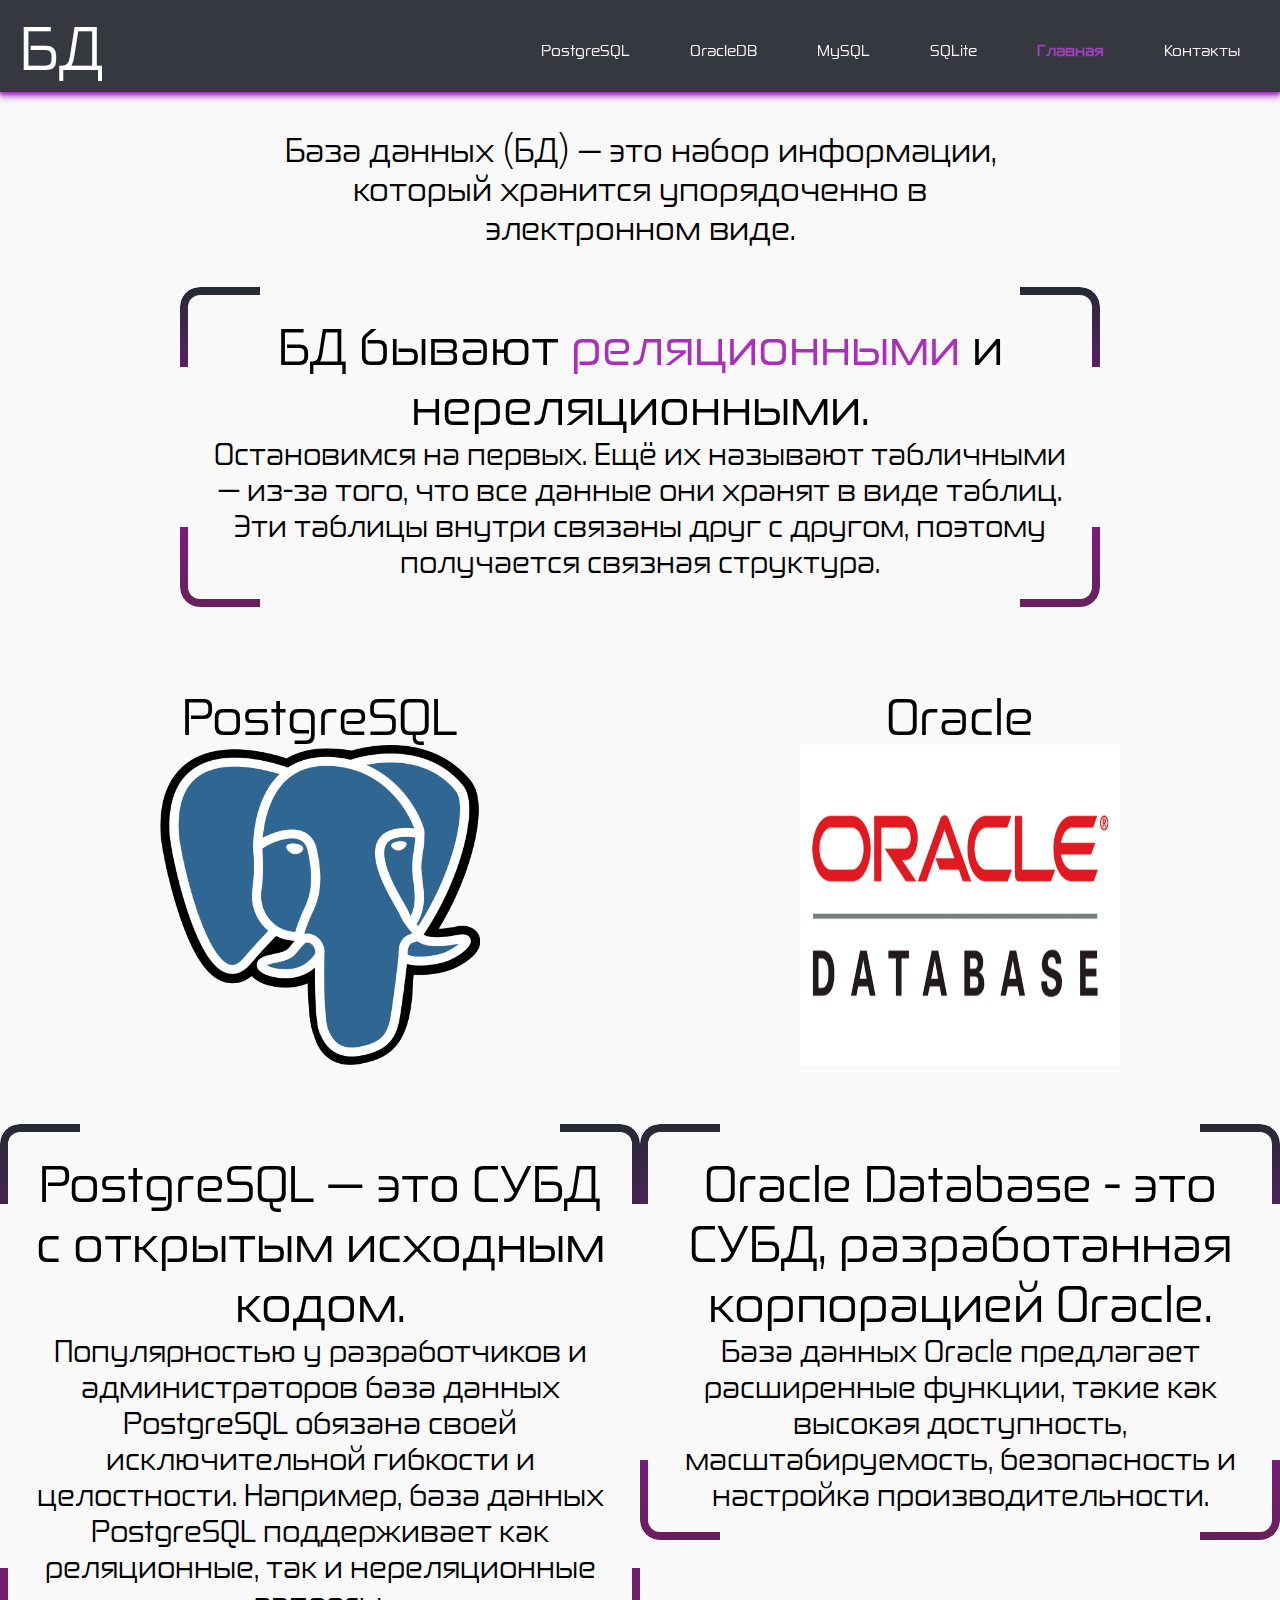
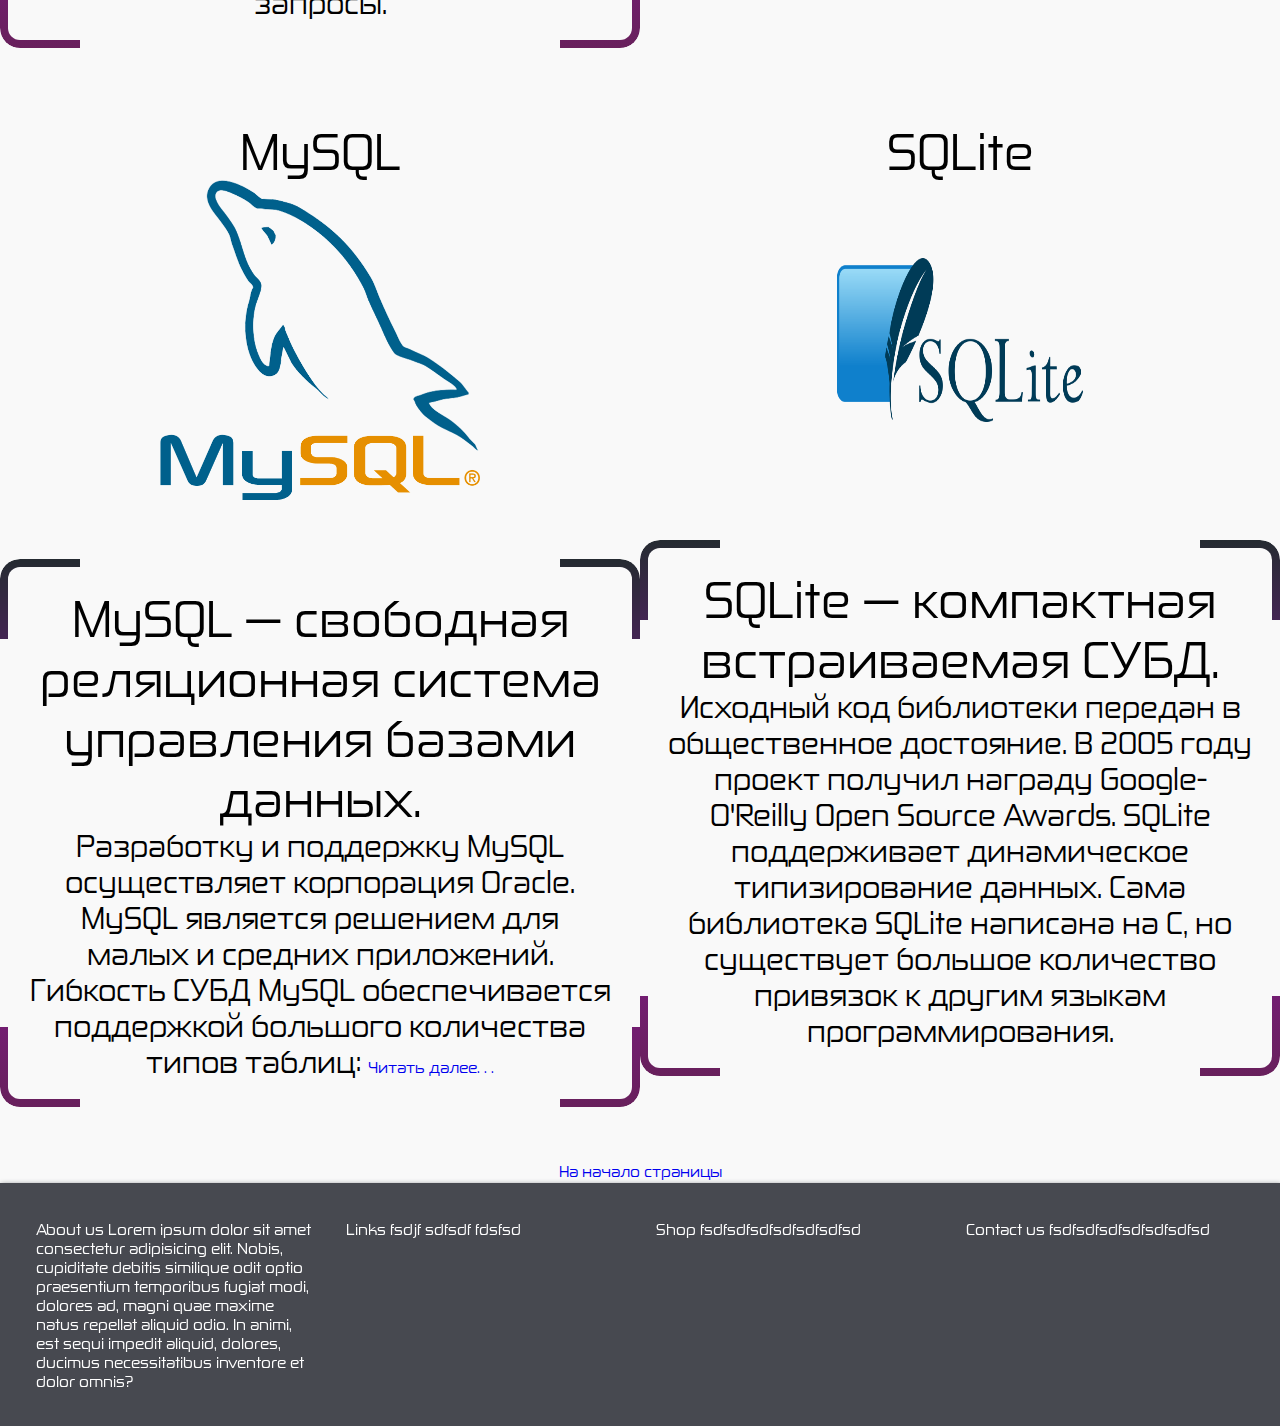
==== index.html @ d3d734dd "Initial commit" ====
<!DOCTYPE html>
<html lang="en">
<head>
    <meta charset="UTF-8">
    <meta name="viewport" content="width=device-width, initial-scale=1.0">
    <title>DB</title>

    <script src="script.js"></script>


    <link rel="stylesheet" href="style.css">
</head>
<body>
    <!-- Navigation bar -->
    <header class="header">
        <a href="#" class="logo">БД</a>
        
        <!-- Hamburger icon -->
        <input class="side-menu" type="checkbox" id="side-menu"/>
        <label class="hamb" for="side-menu"><span class="hamb-line"></span></label>
        
        <!-- Menu -->
        <nav class="nav">
            <ul class="menu">
                <li><a href="postgres.html">PostgreSQL</a></li>
                <li><a href="oracle.html">OracleDB</a></li>
                <li><a href="mysql.html">MySQL</a></li>
                <li><a href="sqlite.html">SQLite</a></li>
                <li><a href="index.html" class="active">Главная</a></li>
                <li><a href="about.html">Контакты</a></li>
            </ul>
        </nav>
    </header>
    <!-- Main content -->
    <main>

        <div class="centerdiv">


    
            <div class="container" id="tostart">
                    База данных (БД) — это набор информации, 
                    который хранится упорядоченно 
                    в электронном виде.
                
            </div>


            <div class="textborder">
                <p>БД бывают <span style="color: #aa2ebb;">реляционными</span> и нереляционными.
                    
                <p class="smallp">Остановимся на первых. 
                    Ещё их называют табличными — из-за того, 
                    что все данные они хранят в виде таблиц. 
                    Эти таблицы внутри связаны друг с другом, 
                    поэтому получается связная структура.
                </p>    
                
                </p>
            </div>
        
            <br><br>
            

            <div class="wrapper">


            <div>
            <p>PostgreSQL</p>
        
            <a href="postgres.html"><img class="dbimg" src="postgres.jpg" alt="PostgreSQL" width="450px" height="450px" style="display: block; margin: 0 auto;"></a>
            <br>
        
            <div class="textborder">
                <p>PostgreSQL — это СУБД c открытым исходным кодом.
                    <p class="smallp">Популярностью у разработчиков и администраторов база данных PostgreSQL обязана своей исключительной 
                    гибкости и целостности. Например, база данных PostgreSQL поддерживает
                    как реляционные, так и нереляционные запросы.
                    </p>
                    <!-- Сильными сторонами PostgreSQL считаются:
                    <ul type="i">
                        <li>высокопроизводительные и надёжные механизмы транзакций и репликации;</li>
                        <li>расширяемая система встроенных языков программирования</li>
                        <li>наследование;</li>
                        <li>возможность индексирования геометрических (в частности, географических) объектов</li>
                        <li>встроенная поддержка слабоструктурированных данных в формате JSON с возможностью их индексации;</li>
                        <li>расширяемость (возможность создавать новые типы данных, типы индексов, языки программирования, модули расширения, подключать любые внешние источники данных).</li>
                    </ul> -->
                    
                </p>
            </div>
        
        </div>

        <div>
            <p>Oracle</p>
        
            <a href="oracle.html"><img class="dbimg" src="oracle.png" alt="OracleDB" width="450px" height="450px" style="display: block; margin: 0 auto;"></a>
            <br>
            
            <div class="textborder">
                <p>Oracle Database - это СУБД, 
                    разработанная корпорацией Oracle. 
                    
                    <p class="smallp">База данных Oracle предлагает расширенные функции, 
                        такие как высокая доступность, масштабируемость, безопасность 
                        и настройка производительности.
                    </p>
                    
                </p>
            </div>

        </div>


        <div>
            
            <p>MySQL</p>
        
            <a href="mysql.html"><img class="dbimg" src="mysql2.png" alt="MySQL" width="450px" height="450px" style="display: block; margin: 0 auto;"></a>
            <br>
        
            <div class="textborder">
                <p>MySQL — свободная реляционная система управления базами данных. 
                    
                    <p class="smallp">Разработку и поддержку MySQL осуществляет корпорация Oracle.
                        MySQL является решением для малых и средних приложений.
                        Гибкость СУБД MySQL обеспечивается поддержкой большого количества типов таблиц: <a href="mysql.html">Читать далее. . .</a> 
                        <!-- пользователи могут выбрать как таблицы типа MyISAM, поддерживающие полнотекстовый поиск, 
                        так и таблицы InnoDB, поддерживающие транзакции на уровне отдельных записей.  -->
                    </p>
                    
                </p>
            </div>
        
        </div>

        <div>
            <p>SQLite</p>
        
            <a href="sqlite.html"><img class="dbimg" src="sqlite.png" alt="SQLite" width="450px" height="450px" style="display: block; margin: 0 auto;"></a>
        
            <div class="textborder">
                <p>SQLite — компактная встраиваемая СУБД.
                    <p class="smallp">Исходный код библиотеки передан в общественное достояние. 
                        В 2005 году проект получил награду Google-O'Reilly Open Source Awards.
                        SQLite поддерживает динамическое типизирование данных.
                        Сама библиотека SQLite написана на C, 
                        но существует большое количество привязок к другим языкам программирования.
                    </p>
                </p>
            </div>
        </div>

        </div>
            
        
            
        </div>
    </main>
    <p class="smallp">
        <a href="#tostart">На начало страницы</a>
    </p>
    <footer class="footer">
       
        
        <div class="foot">


            <div class="first">
                About us
                Lorem ipsum dolor sit amet consectetur adipisicing elit. Nobis, cupiditate debitis similique odit optio praesentium temporibus fugiat modi, dolores ad, magni quae maxime natus repellat aliquid odio. In animi, est sequi impedit aliquid, dolores, ducimus necessitatibus inventore et dolor omnis?
            </div>

            <div class="second">
                Links
                fsdjf sdfsdf
                fdsfsd
            </div>

            <div class="third">
                Shop
                fsdfsdfsdfsdfsdfsdfsd
            
            </div>

            <div class="forth">
                Contact us
                fsdfsdfsdfsdfsdfsdfsd
            
            </div>

        </div>

        
    </footer>

</body>
</html>
---- style.css ----
/* TODO: меню у мобил. в горизонте */


@font-face {
    font-family: zekton;
    src: url("zekton.ttf");
}


:root {
    --white: #f9f9f9;
    --black: #36383F;
    --gray: #85888C;
}


body {
    width: 100%;
    height: 100%;
    background: #fff;
    /* background: rgb(238,174,202);
    background: radial-gradient(circle, rgba(238,174,202,1) 0%, rgba(148,187,233,1) 100%); */
    background-color: var(--white);
    font-family: "zekton";
}

.wrapper {
    display: grid;
    grid-template-columns: 50% 50%;
    /* column-gap: 0.1em; */
    row-gap: 2em;
}

#like_button {
    border: none;
    background-color: gray;
    color: white;
    font-size: 20px;
    font-family: zekton, serif;
    border-radius: 5px;
    padding: 0.3em;
}



.footer {
    background-color: #474950;
    box-shadow: 1px 1px 5px 0px var(--gray);
    position: sticky;
    width: 100%;
    z-index: 10000;
    padding: 20px;
    color: #fff;
    width: 100%;

}

.foot {
    display: grid;
    grid-template-columns: repeat(4, 1fr);
    row-gap: 1em;

}

.foot > div {
    padding: 1em;
}

@media (max-width: 1000px) {
    .foot {
        grid-template-columns: repeat(2, 1fr);
    }
}

@media (max-width: 768px) {
    .foot {
        grid-template-columns: 100%;
    }
}


p, a {
    font-size: 1rem;
}

.image {
    position: relative;
}


.image img {
    max-width: 100%;
    display: block;
}

.imgcontent {
    position: absolute;
    top: 0;
    left: 0;
    width: 100%;
    height: 100%;
    display: flex;
    justify-content: center;
    align-items: center;
    background: rgba(15, 15, 15, 0.7);
    color: #fff;
    font-size: 24px;
    opacity: 0;
    transition: opacity 0.2s;
}


* {
    padding: 0px;
    margin: 0px;
    scroll-behavior: smooth;
    padding: 0;
    box-sizing: border-box;
}


a {
    text-decoration: none;
}

ul {
    list-style: none;
}

.header {
    background-color: var(--black);
    box-shadow: 1px 1px 5px 0px var(--gray);
    position: sticky;
    top: 0;
    width: 100%;
    z-index: 10000;
    padding: 10px;
    box-shadow: 0px 1px 2px rgba(157, 24, 197, 0.5),
    0px 2px 3px rgba(157, 24, 197, 0.5),
    0px 3px 5px rgba(157, 24, 197, 0.5),
    0px 5px 7px rgba(157, 24, 197, 0.5);
}

.logo {
    display: inline-block;
    color: white;
    font-size: 60px;
    margin-left: 10px;
}


.nav {
    width: 100%;
    height: 100%;
    position: fixed;
    background-color: var(--black);
    overflow: hidden;
    left: 0;
    flex-flow: row nowrap;

}

.menu a {
    display: block;
    padding: 30px;
    color: var(--white);
}

.menu a:hover {
    background-color: var(--gray);
}

.menu a.active {
    /* background-color: var(--gray); Цвет фона для активной ссылки */
    color: rgba(166, 65, 197, 0.938); /* Цвет текста для активной ссылки */
    font-weight: bold; /* Установите жирный шрифт для активной ссылки */
}

.nav {
    max-height: 0; /* ограничивает высоту до нуля, чтобы скрыть меню */
    transition: max-height .4s ease-out; /* анимация открытия меню */
}

.hamb { /* устанавливает положение кнопки, добавляет отступы и курсор-указатель */
    cursor: pointer;
    float: right;
    padding: 40px 20px;
}

.hamb-line { /* стилизует белые полосы */
    background: white;
    display: block;
    height: 2.5px;
    position: relative;
    width: 24px;

}

.hamb-line::before,
.hamb-line::after {
    background: white;
    content: '';
    display: block;
    height: 100%;
    position: absolute;
    transition: all .2s ease-out; /* анимацию с плавным переходом всем свойствам при изменении */
    width: 100%;
}

.hamb-line::before { /* расставляет полосы */
    top: 5px;
}

.hamb-line::after {
    top: -5px;
}

.side-menu { /* скрывает чекбокс, который используется для управления видимостью меню.*/
    display: none;
}


.side-menu:checked ~ nav {
    max-height: 100%;
}

.side-menu:checked ~ .hamb .hamb-line {
    background: transparent; /* прозрачный */
}

.side-menu:checked ~ .hamb .hamb-line::before { /* при активации меню вращают верхнюю и нижнюю полосы для создания крестика */
    transform: rotate(-45deg);
    top: 0;
}

.side-menu:checked ~ .hamb .hamb-line::after {
    transform: rotate(45deg);
    top: 0;
}


@media screen and (min-width: 1136px) {
    /* 768px */
    .image-gallery {
        flex-direction: row;
    }

    .nav {
        max-height: none;
        top: 0;
        position: relative;
        float: right;
        width: fit-content; /* yстанавливает ширину элемента, чтобы она соответствовала его содержимому */
    }

    .menu li {
        float: left; /* выравнивание элементов меню */
    }

    .menu a:hover {
        background-color: transparent;
        color: var(--gray);

    }

    .hamb {
        display: none;
    }

    .container {
        max-width: 100%; /* Ограничиваем ширину контейнера на мобильных устройствах */
        margin-left: 10px; /* Добавляем отступ слева, чтобы не заходить на иконку бургера */
        margin-right: 10px; /* Добавляем отступ справа, чтобы не заходить за границы экрана */
        overflow-wrap: break-word;
    }

    .wrapper {
        /* grid-template-columns: 100%; */
    }
}

@media (max-width: 998px) {
    .wrapper {
        grid-template-columns: 100%;
    }

}

.container {
    text-align: center;
    font-family: zekton;
    margin-left: 20%;
    margin-right: 20%;
    margin-top: 3%;
    font-size: 2em;

}

.container pre {
    display: inline-block;
    text-align: center;
    font-size: 50px;
}

.dbimg {
    width: 20em;
    height: 20em;
    text-align: center;
}

p {
    font-size: 50px;
    text-align: center;
}

.smallp {
    font-size: 30px;
}

.centerdiv {
    text-align: center;
}


.textborder {
    overflow-wrap: break-word;
    --b: .2em; /* border width */
    --c: 2em; /* corner size */
    --r: .5em; /* corner rounding */
    position: relative;
    margin: 1em auto;
    border: solid var(--b) transparent;
    padding: 0.5em;
    max-width: 23em;
    font: 2.5em zekton;

    &::before {
        position: absolute;
        z-index: -1;
        inset: calc(-1 * var(--b));
        border: inherit;
        border-radius: var(--r);
        background: linear-gradient(#252b31, rgb(140, 23, 163), #68205c) border-box;
        --corner: conic-gradient(from -90deg at var(--c) var(--c), red 25%, #0000 0) 0 0/ calc(100% - var(--c)) calc(100% - var(--c)) border-box;
        --inner: conic-gradient(red 0 0) padding-box;
        -webkit-mask: var(--corner), var(--inner);
        -webkit-mask-composite: source-out;
        mask: var(--corner) subtract, var(--inner);
        content: ''
    }
}
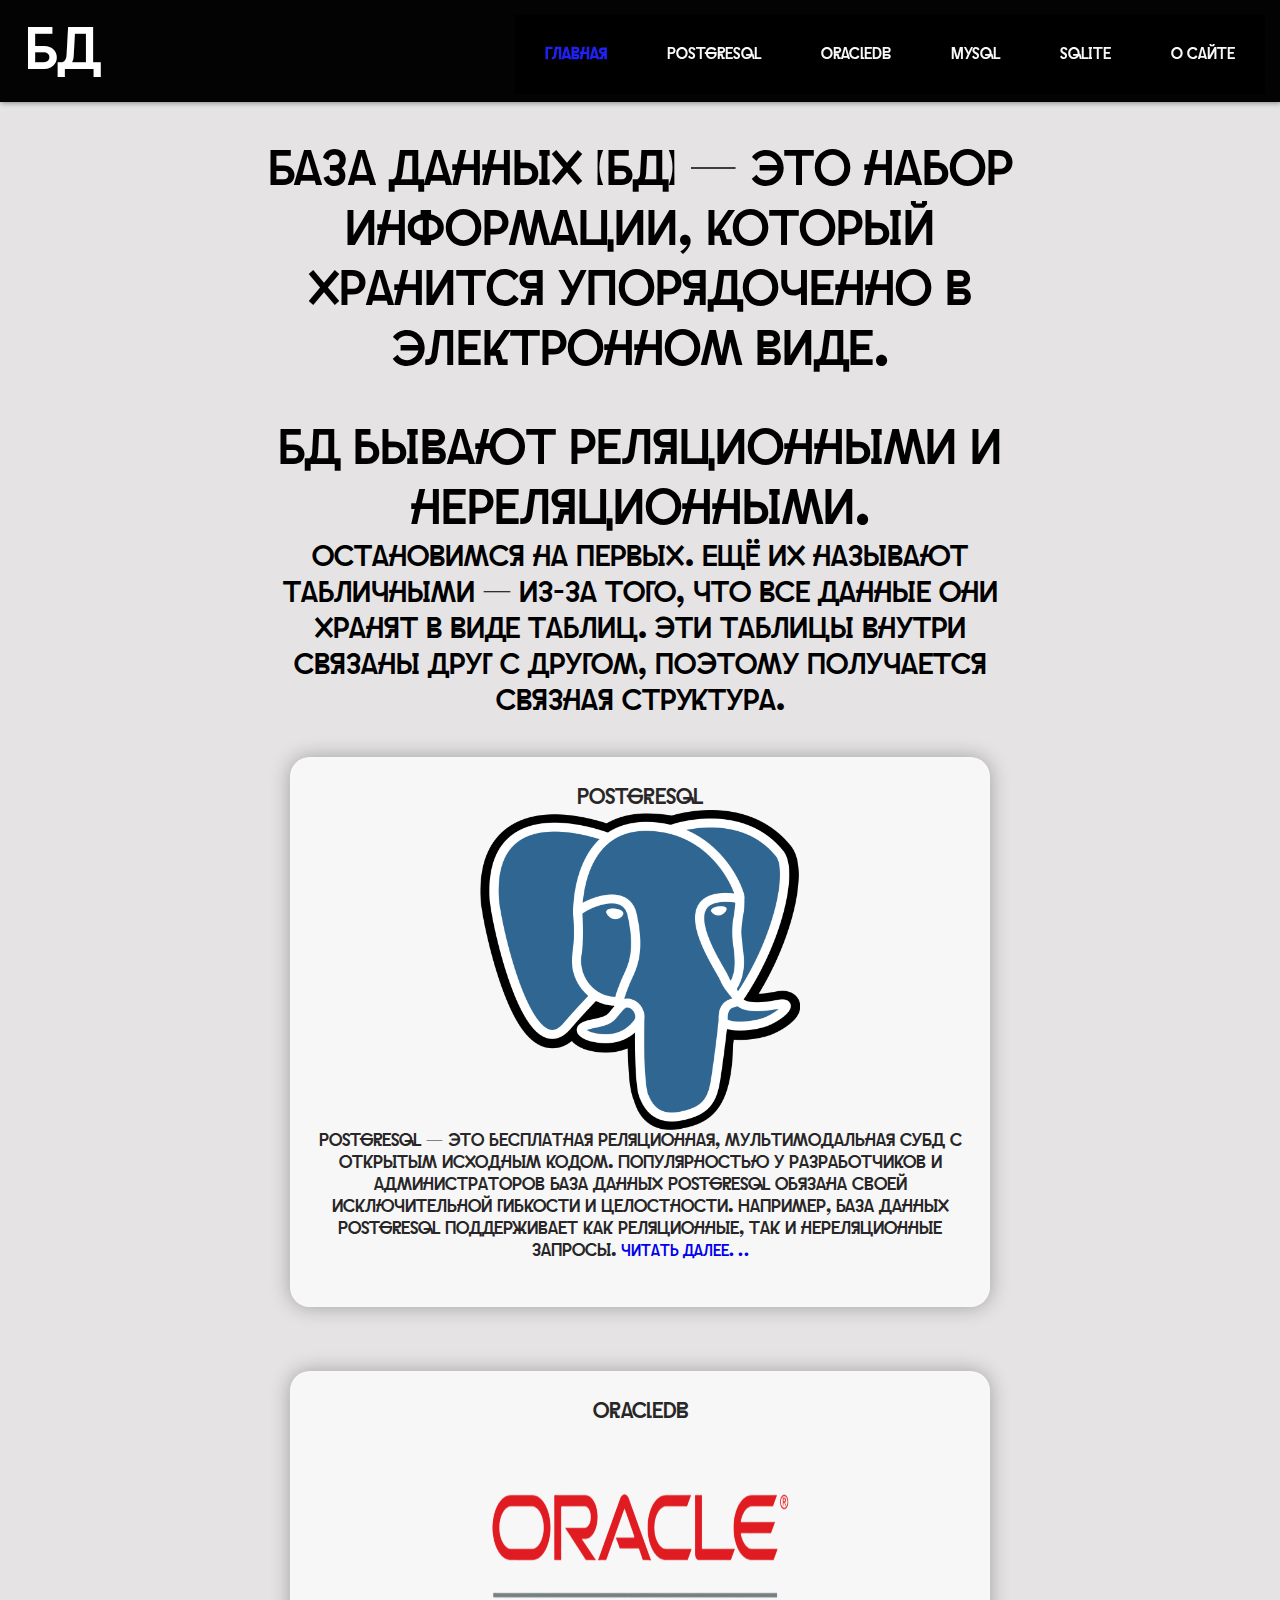
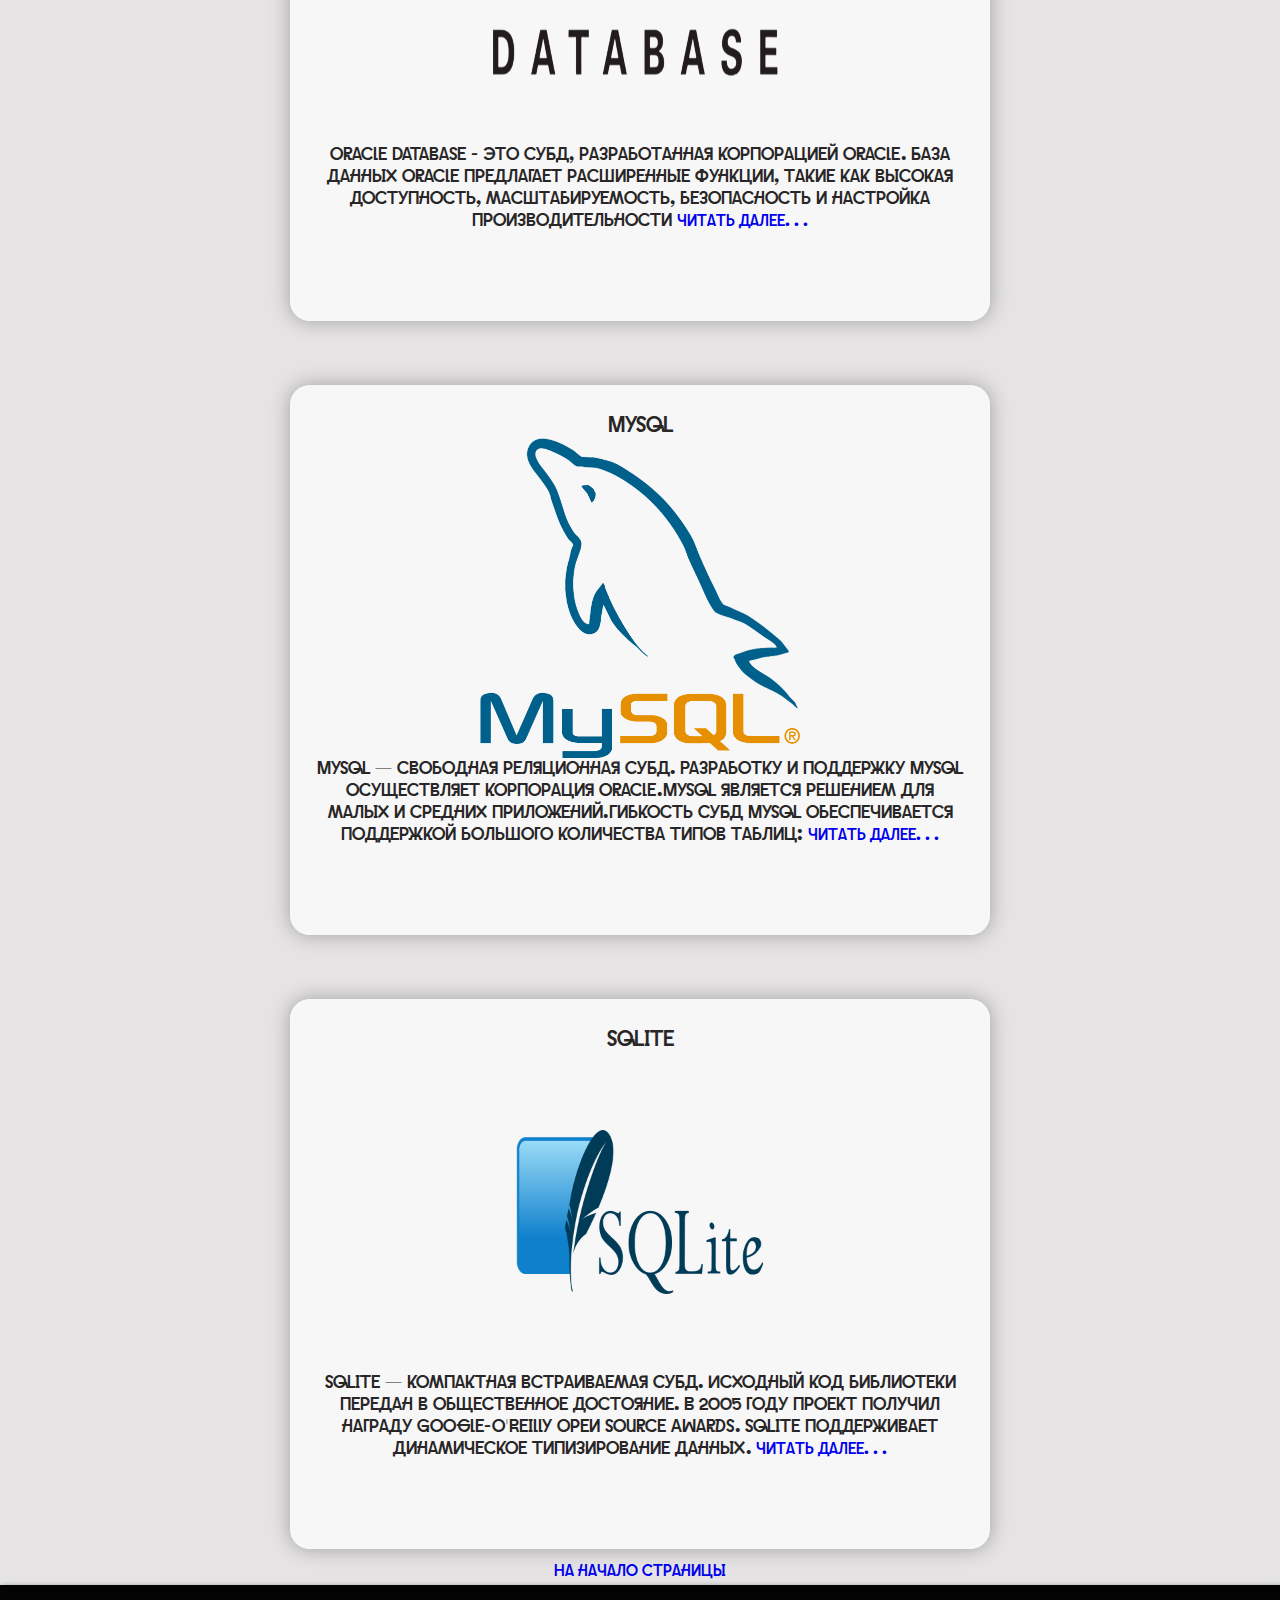
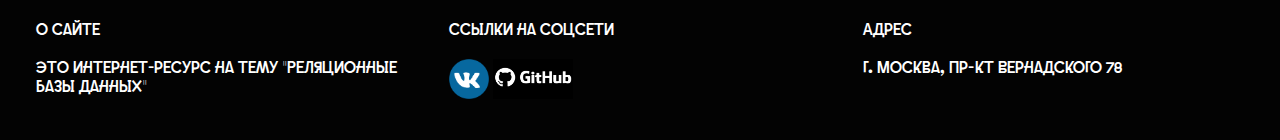
==== commit 45f6b64c: "trying to fix css connection problem" ====
--- a/index.html
+++ b/index.html
@@ -8,192 +8,254 @@
     <script src="script.js"></script>
 
 
-    <link rel="stylesheet" href="style.css">
+    <link rel="stylesheet" href="style.css" type="text/css">
 </head>
 <body>
-    <!-- Navigation bar -->
-    <header class="header">
-        <a href="#" class="logo">БД</a>
-        
-        <!-- Hamburger icon -->
-        <input class="side-menu" type="checkbox" id="side-menu"/>
-        <label class="hamb" for="side-menu"><span class="hamb-line"></span></label>
-        
-        <!-- Menu -->
-        <nav class="nav">
-            <ul class="menu">
-                <li><a href="postgres.html">PostgreSQL</a></li>
-                <li><a href="oracle.html">OracleDB</a></li>
-                <li><a href="mysql.html">MySQL</a></li>
-                <li><a href="sqlite.html">SQLite</a></li>
-                <li><a href="index.html" class="active">Главная</a></li>
-                <li><a href="about.html">Контакты</a></li>
-            </ul>
-        </nav>
-    </header>
-    <!-- Main content -->
-    <main>
-
-        <div class="centerdiv">
-
-
-    
-            <div class="container" id="tostart">
-                    База данных (БД) — это набор информации, 
-                    который хранится упорядоченно 
-                    в электронном виде.
-                
-            </div>
-
-
-            <div class="textborder">
-                <p>БД бывают <span style="color: #aa2ebb;">реляционными</span> и нереляционными.
-                    
-                <p class="smallp">Остановимся на первых. 
-                    Ещё их называют табличными — из-за того, 
-                    что все данные они хранят в виде таблиц. 
-                    Эти таблицы внутри связаны друг с другом, 
-                    поэтому получается связная структура.
-                </p>    
-                
-                </p>
-            </div>
-        
-            <br><br>
-            
-
-            <div class="wrapper">
-
-
-            <div>
-            <p>PostgreSQL</p>
-        
-            <a href="postgres.html"><img class="dbimg" src="postgres.jpg" alt="PostgreSQL" width="450px" height="450px" style="display: block; margin: 0 auto;"></a>
-            <br>
-        
-            <div class="textborder">
-                <p>PostgreSQL — это СУБД c открытым исходным кодом.
-                    <p class="smallp">Популярностью у разработчиков и администраторов база данных PostgreSQL обязана своей исключительной 
-                    гибкости и целостности. Например, база данных PostgreSQL поддерживает
-                    как реляционные, так и нереляционные запросы.
-                    </p>
-                    <!-- Сильными сторонами PostgreSQL считаются:
-                    <ul type="i">
-                        <li>высокопроизводительные и надёжные механизмы транзакций и репликации;</li>
-                        <li>расширяемая система встроенных языков программирования</li>
-                        <li>наследование;</li>
-                        <li>возможность индексирования геометрических (в частности, географических) объектов</li>
-                        <li>встроенная поддержка слабоструктурированных данных в формате JSON с возможностью их индексации;</li>
-                        <li>расширяемость (возможность создавать новые типы данных, типы индексов, языки программирования, модули расширения, подключать любые внешние источники данных).</li>
-                    </ul> -->
-                    
-                </p>
-            </div>
-        
-        </div>
-
-        <div>
-            <p>Oracle</p>
-        
-            <a href="oracle.html"><img class="dbimg" src="oracle.png" alt="OracleDB" width="450px" height="450px" style="display: block; margin: 0 auto;"></a>
-            <br>
-            
-            <div class="textborder">
-                <p>Oracle Database - это СУБД, 
-                    разработанная корпорацией Oracle. 
-                    
-                    <p class="smallp">База данных Oracle предлагает расширенные функции, 
-                        такие как высокая доступность, масштабируемость, безопасность 
-                        и настройка производительности.
-                    </p>
-                    
-                </p>
-            </div>
-
-        </div>
-
-
-        <div>
-            
-            <p>MySQL</p>
-        
-            <a href="mysql.html"><img class="dbimg" src="mysql2.png" alt="MySQL" width="450px" height="450px" style="display: block; margin: 0 auto;"></a>
-            <br>
-        
-            <div class="textborder">
-                <p>MySQL — свободная реляционная система управления базами данных. 
-                    
-                    <p class="smallp">Разработку и поддержку MySQL осуществляет корпорация Oracle.
-                        MySQL является решением для малых и средних приложений.
-                        Гибкость СУБД MySQL обеспечивается поддержкой большого количества типов таблиц: <a href="mysql.html">Читать далее. . .</a> 
-                        <!-- пользователи могут выбрать как таблицы типа MyISAM, поддерживающие полнотекстовый поиск, 
-                        так и таблицы InnoDB, поддерживающие транзакции на уровне отдельных записей.  -->
-                    </p>
-                    
-                </p>
-            </div>
-        
-        </div>
-
-        <div>
-            <p>SQLite</p>
-        
-            <a href="sqlite.html"><img class="dbimg" src="sqlite.png" alt="SQLite" width="450px" height="450px" style="display: block; margin: 0 auto;"></a>
-        
-            <div class="textborder">
-                <p>SQLite — компактная встраиваемая СУБД.
-                    <p class="smallp">Исходный код библиотеки передан в общественное достояние. 
+<!-- Navigation bar -->
+<header class="header">
+    <a href="index.html" class="logo">БД</a>
+
+    <!-- Hamburger icon -->
+    <input class="side-menu" type="checkbox" id="side-menu"/>
+    <label class="hamb" for="side-menu"><span class="hamb-line"></span></label>
+
+    <!-- Menu -->
+    <nav class="nav">
+        <ul class="menu">
+            <li><a href="index.html" class="active">Главная</a></li>
+            <li><a href="postgres.html">PostgreSQL</a></li>
+            <li><a href="oracle.html">OracleDB</a></li>
+            <li><a href="mysql.html">MySQL</a></li>
+            <li><a href="sqlite.html">SQLite</a></li>
+            <li><a href="about.html">О сайте</a></li>
+        </ul>
+    </nav>
+</header>
+
+
+<!-- Main content -->
+<main>
+
+    <div class="centerdiv">
+
+
+        <div class="container" id="tostart">
+            <p>
+                База данных (БД) — это набор информации,
+                который хранится упорядоченно
+                в электронном виде.
+            </p>
+        </div>
+
+
+        <div class="container">
+            <p>БД бывают реляционными и нереляционными.
+
+            <p class="smallp">Остановимся на первых.
+                Ещё их называют табличными — из-за того,
+                что все данные они хранят в виде таблиц.
+                Эти таблицы внутри связаны друг с другом,
+                поэтому получается связная структура.
+            </p>
+
+            </p>
+
+        </div>
+
+
+        <br><br>
+
+
+        <!--        <div class="wrapper">-->
+
+
+        <div class="cardNChips">
+            <div class="card" id="card1">
+                <div class="caption">
+                    <span class="title">PostgreSQL</span>
+                    <a href="oracle.html"><img class="dbimg" src="postgres.jpg" alt="PostgreSQL" width="450px"
+                                               height="450px" style="display: block; margin: 0 auto;"></a>
+                    <span class="info">
+                    PostgreSQL — это бесплатная реляционная, мультимодальная СУБД c открытым исходным кодом.
+                    Популярностью у разработчиков и администраторов база данных PostgreSQL обязана своей исключительной
+                    гибкости и целостности. Например, база данных PostgreSQL поддерживает как реляционные, так и нереляционные запросы.
+                        <a href="postgres.html">Читать далее. ..</a>
+                            </span>
+                    <br>
+                </div>
+            </div>
+
+            <div class="card" id="card2">
+                <div class="caption">
+                    <span class="title">OracleDB</span>
+                    <a href="oracle.html"><img class="dbimg" src="oracle3.png" alt="Oracle" width="450px"
+                                                 height="450px" style="display: block; margin: 0 auto;"></a>
+                    <span class="info">
+
+                            Oracle Database - это СУБД, разработанная корпорацией Oracle.
+                            База данных Oracle предлагает расширенные функции,
+                            такие как высокая доступность, масштабируемость, безопасность
+                            и настройка производительности <a href="oracle.html">Читать далее. . .</a>
+                            </span>
+                    <br>
+                </div>
+            </div>
+
+            <div class="card" id="card3">
+                <div class="caption">
+                    <span class="title">MySQL</span>
+                    <a href="mysql.html"><img class="dbimg" src="mysql2.png" alt="MySQL" width="20em"
+                                                 height="20em" style="display: block; margin: 0 auto;"></a>
+                    <span class="info">
+                    MySQL — свободная реляционная СУБД.
+                        Разработку и поддержку MySQL осуществляет корпорация Oracle.MySQL является
+                            решением для малых и средних приложений.Гибкость СУБД MySQL обеспечивается поддержкой
+                            большого количества типов таблиц: <a href="mysql.html">Читать далее. . .</a>
+                            </span>
+                    <br>
+                </div>
+            </div>
+
+            <div class="card" id="card4">
+                <div class="caption">
+                    <span class="title">SQLite</span>
+                    <a href="sqlite.html"><img class="dbimg" src="sqlite2.png" alt="SQLite" width="250px"
+                                                 height="100px" style="display: block; margin: 0 auto;"></a>
+                    <span class="info">
+                    SQLite — компактная встраиваемая СУБД.
+                        Исходный код библиотеки передан в общественное достояние.
                         В 2005 году проект получил награду Google-O'Reilly Open Source Awards.
                         SQLite поддерживает динамическое типизирование данных.
-                        Сама библиотека SQLite написана на C, 
-                        но существует большое количество привязок к другим языкам программирования.
-                    </p>
-                </p>
-            </div>
-        </div>
-
-        </div>
-            
-        
-            
-        </div>
-    </main>
-    <p class="smallp">
-        <a href="#tostart">На начало страницы</a>
-    </p>
-    <footer class="footer">
-       
-        
-        <div class="foot">
-
-
-            <div class="first">
-                About us
-                Lorem ipsum dolor sit amet consectetur adipisicing elit. Nobis, cupiditate debitis similique odit optio praesentium temporibus fugiat modi, dolores ad, magni quae maxime natus repellat aliquid odio. In animi, est sequi impedit aliquid, dolores, ducimus necessitatibus inventore et dolor omnis?
-            </div>
-
-            <div class="second">
-                Links
-                fsdjf sdfsdf
-                fdsfsd
-            </div>
-
-            <div class="third">
-                Shop
-                fsdfsdfsdfsdfsdfsdfsd
-            
-            </div>
-
-            <div class="forth">
-                Contact us
-                fsdfsdfsdfsdfsdfsdfsd
-            
-            </div>
-
-        </div>
-
-        
-    </footer>
+                        <a href="sqlite.html">Читать далее. . .</a>
+                    </span>
+                    <br>
+                </div>
+            </div>
+
+            <!--            </div>-->
+
+            <!--            <div>-->
+            <!--                <p>PostgreSQL</p>-->
+
+            <!--                <a href="postgres.html"><img class="dbimg" src="postgres.jpg" alt="PostgreSQL" width="450px"-->
+            <!--                                             height="450px" style="display: block; margin: 0 auto;"></a>-->
+            <!--                <br>-->
+
+            <!--                <div class="textborder">-->
+            <!--                    <p>PostgreSQL — это СУБД c открытым исходным кодом.-->
+            <!--                    <p class="smallp">Популярностью у разработчиков и администраторов база данных PostgreSQL-->
+            <!--                        обязана-->
+            <!--                        своей исключительной-->
+            <!--                        гибкости и целостности. Например, база данных PostgreSQL поддерживает-->
+            <!--                        как реляционные, так и нереляционные запросы.<a href="postgres.html">Читать далее. .-->
+            <!--                            .</a>-->
+            <!--                    </p>-->
+
+            <!--                    </p>-->
+            <!--                </div>-->
+
+            <!--            </div>-->
+
+            <!--            <div>-->
+            <!--                <p>Oracle</p>-->
+
+            <!--                <a href="oracle.html"><img class="dbimg" src="oracle.png" alt="OracleDB" width="450px"-->
+            <!--                                           height="450px"-->
+            <!--                                           style="display: block; margin: 0 auto;"></a>-->
+            <!--                <br>-->
+
+            <!--                <div class="textborder">-->
+            <!--                    <p>Oracle Database - это СУБД,-->
+            <!--                        разработанная корпорацией Oracle.-->
+
+            <!--                    <p class="smallp">База данных Oracle предлагает расширенные функции,-->
+            <!--                        такие как высокая доступность, масштабируемость, безопасность-->
+            <!--                        и настройка производительности<a href="oracle.html">Читать далее. . .</a>-->
+            <!--                    </p>-->
+
+            <!--                    </p>-->
+            <!--                </div>-->
+
+            <!--            </div>-->
+
+
+            <!--            <div>-->
+
+            <!--                <p>MySQL</p>-->
+
+            <!--                <a href="mysql.html"><img class="dbimg" src="mysql2.png" alt="MySQL" width="450px"-->
+            <!--                                          height="450px"-->
+            <!--                                          style="display: block; margin: 0 auto;"></a>-->
+            <!--                <br>-->
+
+            <!--                <div class="textborder">-->
+            <!--                    <p>MySQL — свободная реляционная СУБД.-->
+
+            <!--                    <p class="smallp">Разработку и поддержку MySQL осуществляет корпорация Oracle.-->
+            <!--                        MySQL является решением для малых и средних приложений.-->
+            <!--                        Гибкость СУБД MySQL обеспечивается поддержкой большого количества типов таблиц: <a-->
+            <!--                                href="mysql.html">Читать далее. . .</a>-->
+            <!--                    </p>-->
+
+            <!--                    </p>-->
+            <!--                </div>-->
+
+            <!--            </div>-->
+
+            <!--            <div>-->
+            <!--                <p>SQLite</p>-->
+
+            <!--                <a href="sqlite.html"><img class="dbimg" src="sqlite.png" alt="SQLite" width="450px"-->
+            <!--                                           height="450px"-->
+            <!--                                           style="display: block; margin: 0 auto;"></a>-->
+
+            <!--                <div class="textborder">-->
+            <!--                    <p>SQLite — компактная встраиваемая СУБД.-->
+            <!--                    <p class="smallp">Исходный код библиотеки передан в общественное достояние.-->
+            <!--                        В 2005 году проект получил награду Google-O'Reilly Open Source Awards.-->
+            <!--                        SQLite поддерживает динамическое типизирование данных.-->
+            <!--                        <a href="mysql.html">Читать далее. . .</a>-->
+            <!--                    </p>-->
+            <!--                    </p>-->
+            <!--                </div>-->
+            <!--            </div>-->
+
+            <!--        </div>-->
+
+
+        </div>
+    </div>
+</main>
+<p class="smallp">
+    <a href="#tostart">На начало страницы</a>
+</p>
+<footer class="footer">
+
+
+    <div class="foot">
+
+
+        <div class="first">
+            О сайте<br><br>
+            Это интернет-ресурс на тему "Реляционные базы данных"
+        </div>
+
+
+        <div class="second">
+            Ссылки на соцсети<br><br>
+            <a href="https://vk.com/frolovvvvvvvvvvv" target="_blank"><img src="vk.png" width="40px" height="40px"></a>
+            <a href="https://github.com/froleod" target="_blank"><img src="github2.jpg" width="80px" height="40px"></a>
+        </div>
+
+        <div class="third">
+            Адрес<br><br>
+            г. Москва, пр-кт Вернадского 78
+        </div>
+
+    </div>
+
+
+</footer>
 
 </body>
 </html>
--- a/style.css
+++ b/style.css
@@ -1,11 +1,12 @@
-/* TODO: меню у мобил. в горизонте */
-
 
 @font-face {
-    font-family: zekton;
-    src: url("zekton.ttf");
-}
-
+    font-family: Cakra-Normal;
+    src: url("Cakra-Normal.otf");
+}
+
+::selection {
+    background: #b7c1ff;
+}
 
 :root {
     --white: #f9f9f9;
@@ -15,68 +16,135 @@
 
 
 body {
+    color: black;
     width: 100%;
     height: 100%;
-    background: #fff;
-    /* background: rgb(238,174,202);
-    background: radial-gradient(circle, rgba(238,174,202,1) 0%, rgba(148,187,233,1) 100%); */
-    background-color: var(--white);
-    font-family: "zekton";
-}
+    /*background-color: var(--white);*/
+    background-color: rgba(225, 223, 223, 0.87);
+    /*background: rgb(2,2,28);*/
+    /*background: linear-gradient(90deg, rgba(2,2,28,1) 4%, rgba(14,14,73,1) 51%, rgba(2,2,28,1) 85%);*/
+    font-family: "Cakra-Normal";
+}
+
+.appear{
+    opacity: 0;
+    transition: 1s;
+}
+
+.appear.show{
+    opacity: 1;
+    transition: 1s;
+}
+
 
 .wrapper {
     display: grid;
-    grid-template-columns: 50% 50%;
+    grid-template-columns: repeat(2, 1fr);
     /* column-gap: 0.1em; */
     row-gap: 2em;
 }
 
-#like_button {
-    border: none;
-    background-color: gray;
-    color: white;
-    font-size: 20px;
-    font-family: zekton, serif;
-    border-radius: 5px;
-    padding: 0.3em;
-}
-
-
-
-.footer {
-    background-color: #474950;
-    box-shadow: 1px 1px 5px 0px var(--gray);
-    position: sticky;
-    width: 100%;
-    z-index: 10000;
-    padding: 20px;
-    color: #fff;
-    width: 100%;
-
-}
-
-.foot {
+.cardNChips {
     display: grid;
-    grid-template-columns: repeat(4, 1fr);
-    row-gap: 1em;
-
-}
-
-.foot > div {
-    padding: 1em;
-}
-
-@media (max-width: 1000px) {
-    .foot {
-        grid-template-columns: repeat(2, 1fr);
-    }
-}
-
-@media (max-width: 768px) {
-    .foot {
+    grid-template-columns: repeat(2, 1fr);
+    row-gap: 4em;
+    justify-items: center;
+}
+
+
+.card {
+    height: 550px;
+    width: 700px;
+    border-radius: 20px;
+    background: rgba(255, 255, 255, 0.7);
+    z-index: 10;
+    padding: 25px;
+    color: #282626;
+    border: 2px solid rgba(255, 255, 255, 0.1);
+    box-shadow: 0 0 20px rgba(0, 0, 0, 0.3);
+    transition: 1s ease-out;
+
+}
+.card>i {
+    position: absolute;
+    top: 10%;
+    right: 10%;
+    font-size: 2.5rem;
+}
+
+
+
+.card>div>h1 {
+    font-weight: lighter;
+    font-size: 16px;
+}
+
+
+
+.caption .title {
+    font-size: 22px;
+}
+
+.caption .info {
+    margin-top: 5px;
+    font-size: 18px;
+}
+
+
+.card:hover{
+    transform: scale(1.1);
+}
+
+@media (max-width: 1460px) {
+    .cardNChips{
         grid-template-columns: 100%;
     }
 }
+
+@media(max-width: 800px) {
+
+    .card {
+        height: 550px;
+        width: 500px;
+        padding: 20px;
+    }
+    p {
+        font-size: 25px;
+    }
+    .container {
+        font-size: 25px;
+
+    }
+
+    .dbimg {
+        width: 15em;
+        height: 15em;
+    }
+}
+
+
+@media(max-width: 768px) {
+
+    .container p {
+        font-size: 30px;
+    }
+
+    .card {
+        height: 700px;
+        width: 350px;
+        padding: 20px;
+    }
+    p {
+        font-size: 10px;
+    }
+
+
+    .dbimg {
+        width: 10em;
+        height: 10em;
+    }
+}
+
 
 
 p, a {
@@ -111,8 +179,7 @@
 
 
 * {
-    padding: 0px;
-    margin: 0px;
+    margin: 0;
     scroll-behavior: smooth;
     padding: 0;
     box-sizing: border-box;
@@ -128,17 +195,19 @@
 }
 
 .header {
-    background-color: var(--black);
+    /*background-color: var(--black);*/
+    background-color: rgba(3, 3, 3);
     box-shadow: 1px 1px 5px 0px var(--gray);
     position: sticky;
     top: 0;
     width: 100%;
     z-index: 10000;
-    padding: 10px;
-    box-shadow: 0px 1px 2px rgba(157, 24, 197, 0.5),
-    0px 2px 3px rgba(157, 24, 197, 0.5),
-    0px 3px 5px rgba(157, 24, 197, 0.5),
-    0px 5px 7px rgba(157, 24, 197, 0.5);
+    padding: 15px;
+    color: black;
+    /*box-shadow: 0px 1px 2px rgba(157, 24, 197, 0.5),*/
+    /*0px 2px 3px rgba(157, 24, 197, 0.5),*/
+    /*0px 3px 5px rgba(157, 24, 197, 0.5),*/
+    /*0px 5px 7px rgba(157, 24, 197, 0.5);*/
 }
 
 .logo {
@@ -153,7 +222,8 @@
     width: 100%;
     height: 100%;
     position: fixed;
-    background-color: var(--black);
+    /*background-color: var(--black);*/
+    background-color: black;
     overflow: hidden;
     left: 0;
     flex-flow: row nowrap;
@@ -172,7 +242,7 @@
 
 .menu a.active {
     /* background-color: var(--gray); Цвет фона для активной ссылки */
-    color: rgba(166, 65, 197, 0.938); /* Цвет текста для активной ссылки */
+    color: rgb(31, 33, 241); /* Цвет текста для активной ссылки */
     font-weight: bold; /* Установите жирный шрифт для активной ссылки */
 }
 
@@ -279,6 +349,18 @@
     }
 }
 
+@media (orientation: landscape) and (max-height: 550px){
+    .menu a{
+        padding: 20px;
+    }
+}
+
+@media (orientation: landscape) and (max-height: 440px){
+    .menu a{
+        padding: 10px;
+    }
+}
+
 @media (max-width: 998px) {
     .wrapper {
         grid-template-columns: 100%;
@@ -288,7 +370,7 @@
 
 .container {
     text-align: center;
-    font-family: zekton;
+    font-family: Cakra-Normal;
     margin-left: 20%;
     margin-right: 20%;
     margin-top: 3%;
@@ -320,6 +402,43 @@
 .centerdiv {
     text-align: center;
 }
+
+
+.footer {
+    /*background-color: #474950;*/
+    background-color: rgba(3, 3, 3);
+    box-shadow: 1px 1px 5px 0 var(--gray);
+    position: sticky;
+    width: 100%;
+    z-index: 9999;
+    padding: 20px;
+    color: #fff;
+}
+
+.foot {
+    display: grid;
+    grid-template-columns: repeat(3, 1fr);
+    row-gap: 1em;
+
+}
+
+.foot > div {
+    padding: 1em;
+}
+
+@media (max-width: 1000px) {
+    .foot {
+        grid-template-columns: repeat(2, 1fr);
+    }
+}
+
+@media (max-width: 768px) {
+    .foot {
+        grid-template-columns: 100%;
+    }
+}
+
+
 
 
 .textborder {
@@ -332,7 +451,7 @@
     border: solid var(--b) transparent;
     padding: 0.5em;
     max-width: 23em;
-    font: 2.5em zekton;
+    font: 2.5em Cakra-Normal;
 
     &::before {
         position: absolute;
@@ -340,7 +459,7 @@
         inset: calc(-1 * var(--b));
         border: inherit;
         border-radius: var(--r);
-        background: linear-gradient(#252b31, rgb(140, 23, 163), #68205c) border-box;
+        background: linear-gradient(#000000, rgb(52, 52, 52), #7e7d7e) border-box;
         --corner: conic-gradient(from -90deg at var(--c) var(--c), red 25%, #0000 0) 0 0/ calc(100% - var(--c)) calc(100% - var(--c)) border-box;
         --inner: conic-gradient(red 0 0) padding-box;
         -webkit-mask: var(--corner), var(--inner);
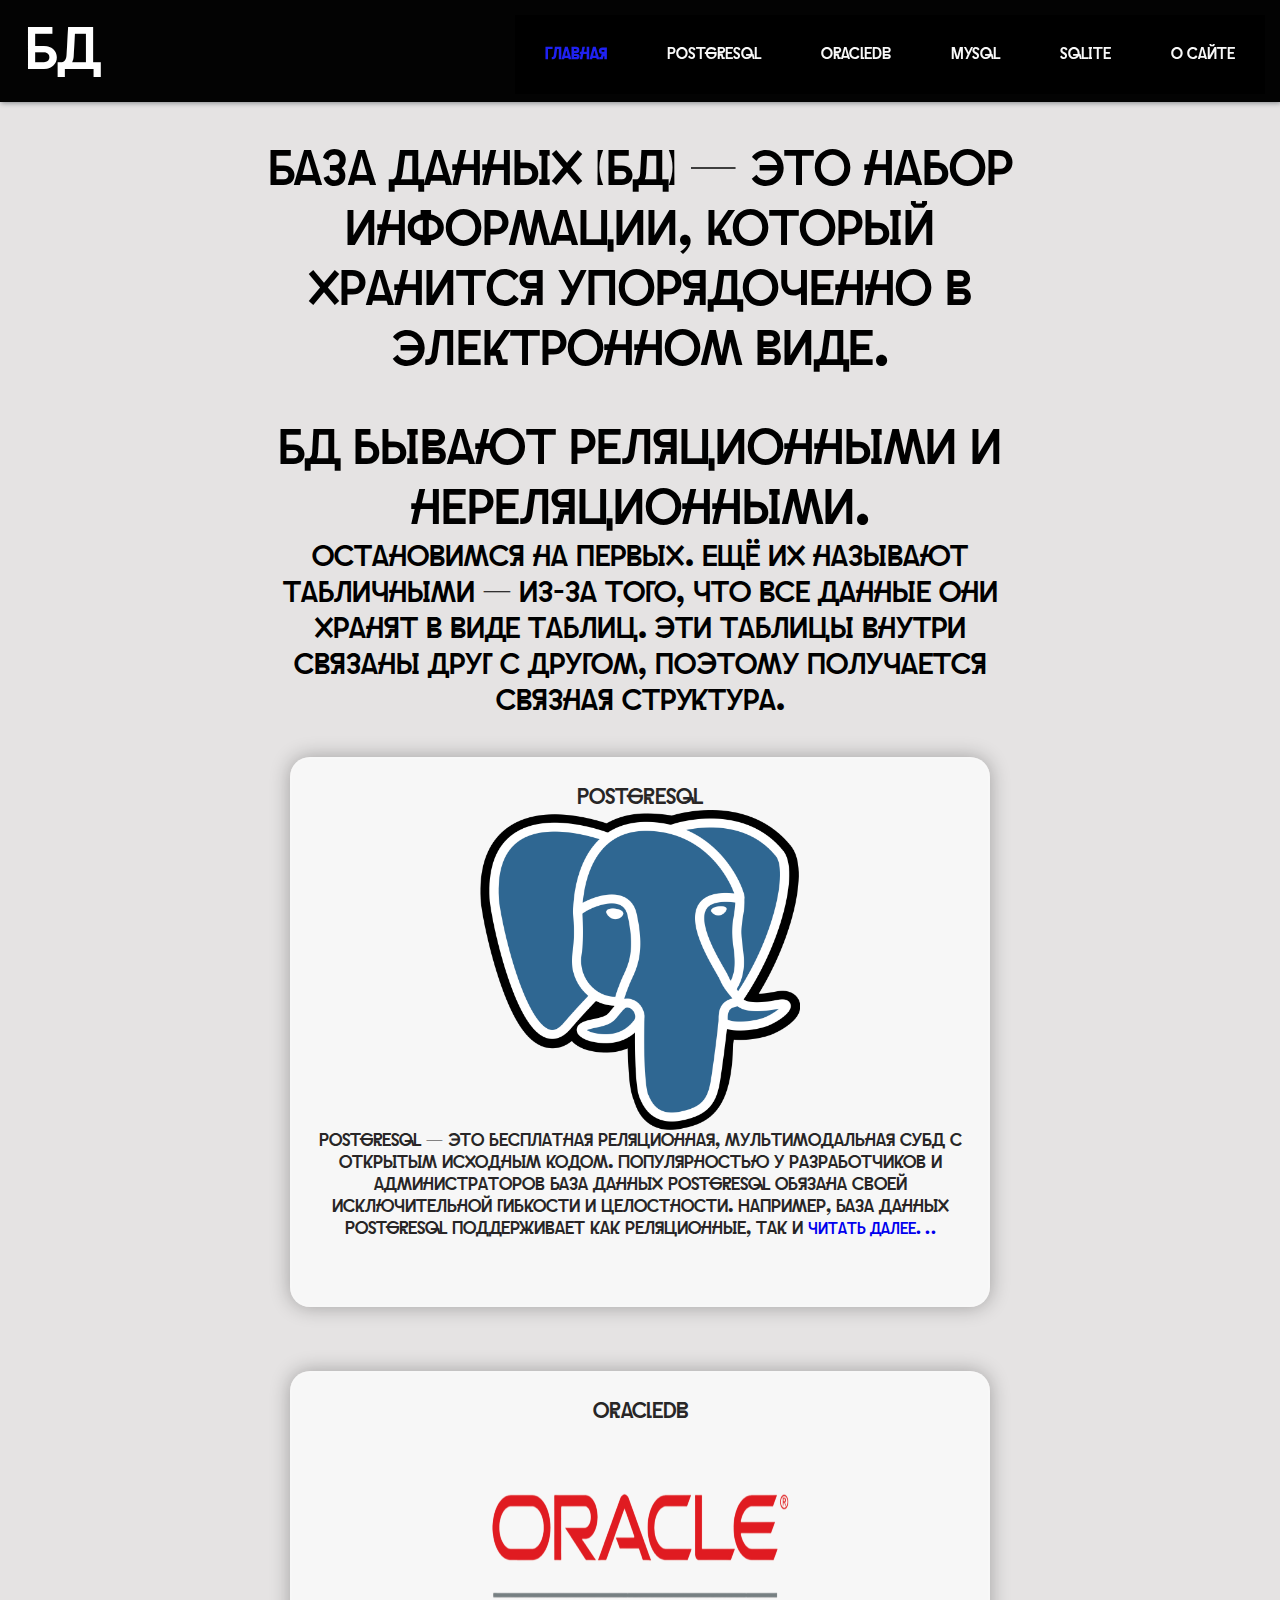
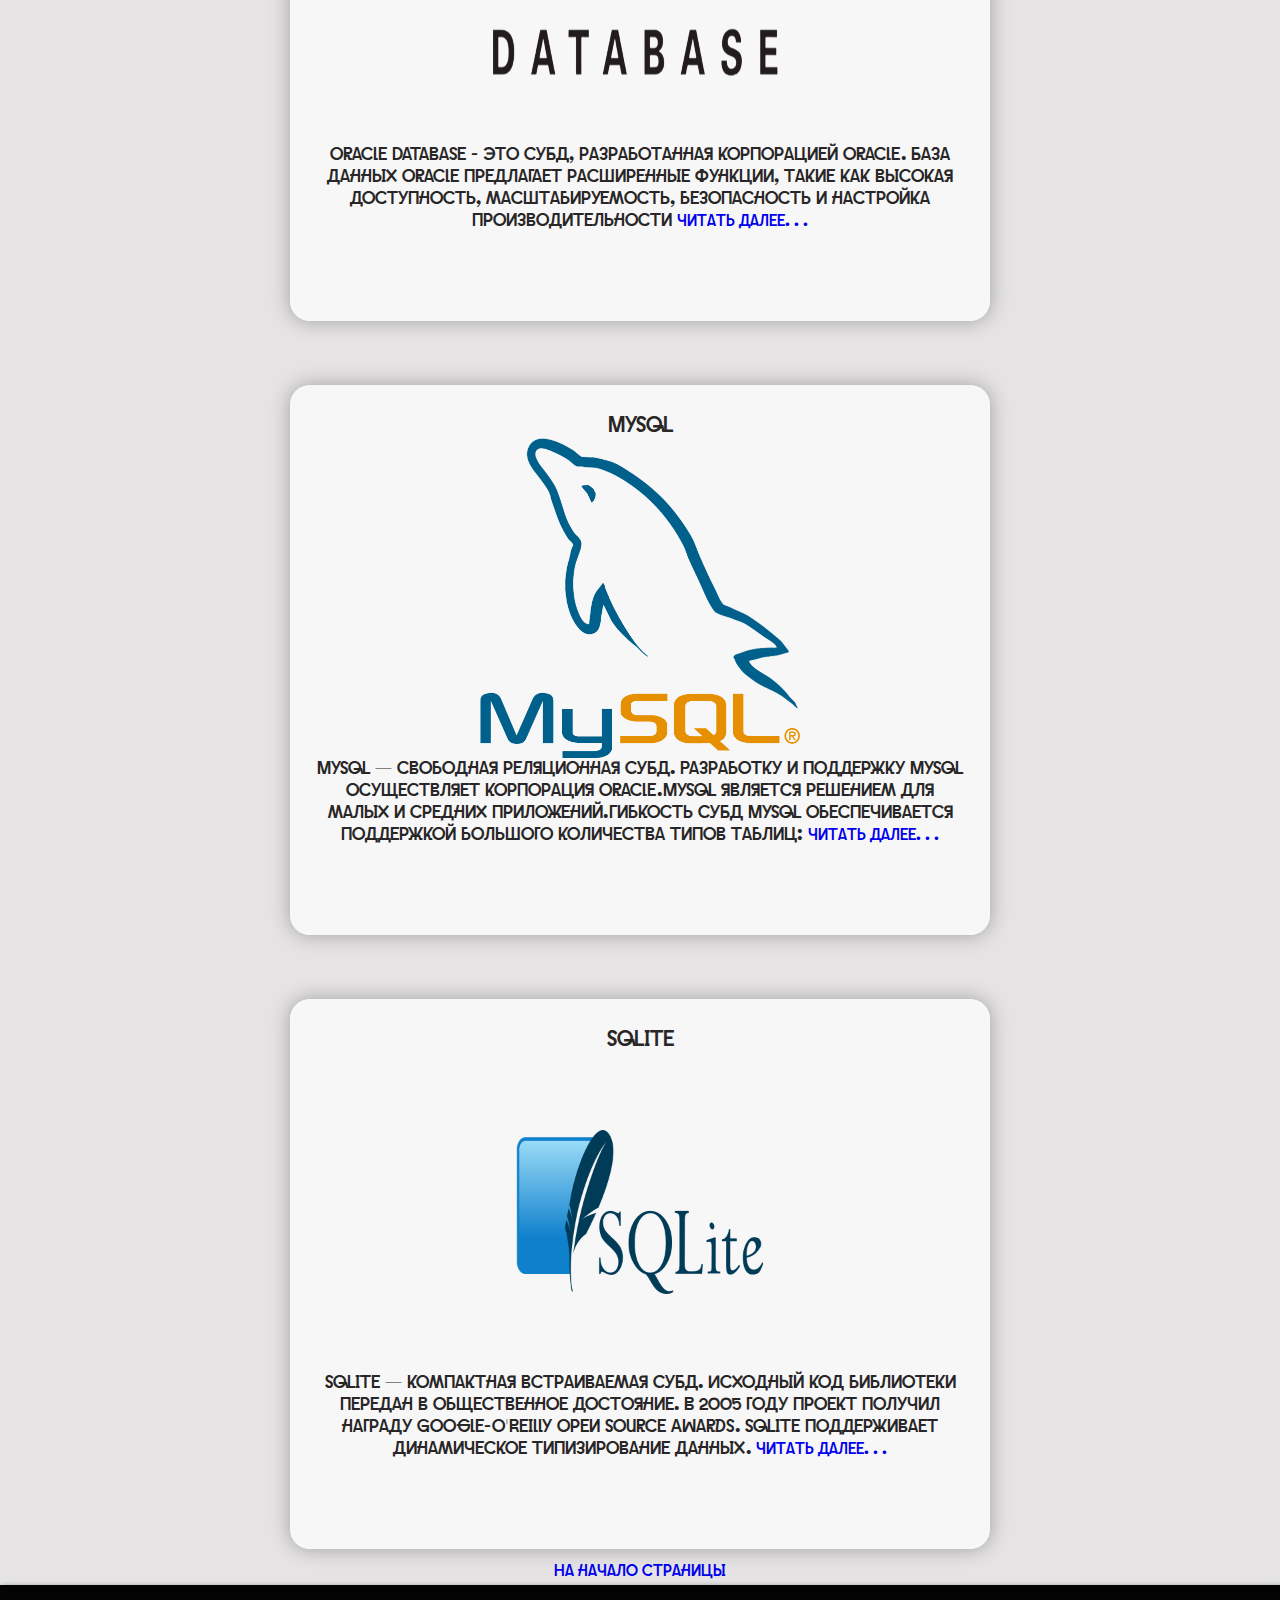
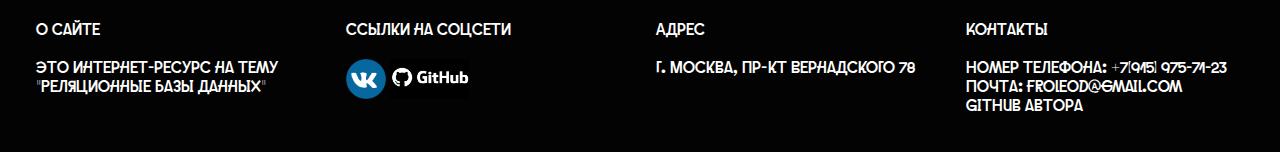
==== commit f72ef6e5: "media db form" ====
--- a/index.html
+++ b/index.html
@@ -3,9 +3,8 @@
 <head>
     <meta charset="UTF-8">
     <meta name="viewport" content="width=device-width, initial-scale=1.0">
-    <title>DB</title>
-
-    <script src="script.js"></script>
+    <title>Реляционные БД</title>
+    <link rel="icon" href="favicon.png">
 
 
     <link rel="stylesheet" href="style.css" type="text/css">
@@ -73,12 +72,12 @@
             <div class="card" id="card1">
                 <div class="caption">
                     <span class="title">PostgreSQL</span>
-                    <a href="oracle.html"><img class="dbimg" src="postgres.jpg" alt="PostgreSQL" width="450px"
+                    <a href="postgres.html"><img class="dbimg" src="postgres.jpg" alt="PostgreSQL" width="450px"
                                                height="450px" style="display: block; margin: 0 auto;"></a>
                     <span class="info">
                     PostgreSQL — это бесплатная реляционная, мультимодальная СУБД c открытым исходным кодом.
                     Популярностью у разработчиков и администраторов база данных PostgreSQL обязана своей исключительной
-                    гибкости и целостности. Например, база данных PostgreSQL поддерживает как реляционные, так и нереляционные запросы.
+                    гибкости и целостности. Например, база данных PostgreSQL поддерживает как реляционные, так и
                         <a href="postgres.html">Читать далее. ..</a>
                             </span>
                     <br>
@@ -240,7 +239,6 @@
             Это интернет-ресурс на тему "Реляционные базы данных"
         </div>
 
-
         <div class="second">
             Ссылки на соцсети<br><br>
             <a href="https://vk.com/frolovvvvvvvvvvv" target="_blank"><img src="vk.png" width="40px" height="40px"></a>
@@ -252,6 +250,15 @@
             г. Москва, пр-кт Вернадского 78
         </div>
 
+        <div class="forth">
+            Контакты<br><br>
+            <a href="tel:89159757123">Номер телефона: +7(915) 975-71-23</a>
+            <br>
+            <a href="mailto:froleod@gmail.com">Почта: froleod@gmail.com</a>
+            <br>
+            <a href="https://github.com/froleod" target="_blank">GitHub автора</a>
+        </div>
+
     </div>
 
 
--- a/style.css
+++ b/style.css
@@ -19,10 +19,7 @@
     color: black;
     width: 100%;
     height: 100%;
-    /*background-color: var(--white);*/
     background-color: rgba(225, 223, 223, 0.87);
-    /*background: rgb(2,2,28);*/
-    /*background: linear-gradient(90deg, rgba(2,2,28,1) 4%, rgba(14,14,73,1) 51%, rgba(2,2,28,1) 85%);*/
     font-family: "Cakra-Normal";
 }
 
@@ -92,7 +89,7 @@
 
 
 .card:hover{
-    transform: scale(1.1);
+    transform: scale(1.05);
 }
 
 @media (max-width: 1460px) {
@@ -151,31 +148,6 @@
     font-size: 1rem;
 }
 
-.image {
-    position: relative;
-}
-
-
-.image img {
-    max-width: 100%;
-    display: block;
-}
-
-.imgcontent {
-    position: absolute;
-    top: 0;
-    left: 0;
-    width: 100%;
-    height: 100%;
-    display: flex;
-    justify-content: center;
-    align-items: center;
-    background: rgba(15, 15, 15, 0.7);
-    color: #fff;
-    font-size: 24px;
-    opacity: 0;
-    transition: opacity 0.2s;
-}
 
 
 * {
@@ -195,19 +167,14 @@
 }
 
 .header {
-    /*background-color: var(--black);*/
     background-color: rgba(3, 3, 3);
-    box-shadow: 1px 1px 5px 0px var(--gray);
+    box-shadow: 1px 1px 5px 0 var(--gray);
     position: sticky;
     top: 0;
     width: 100%;
     z-index: 10000;
     padding: 15px;
     color: black;
-    /*box-shadow: 0px 1px 2px rgba(157, 24, 197, 0.5),*/
-    /*0px 2px 3px rgba(157, 24, 197, 0.5),*/
-    /*0px 3px 5px rgba(157, 24, 197, 0.5),*/
-    /*0px 5px 7px rgba(157, 24, 197, 0.5);*/
 }
 
 .logo {
@@ -246,6 +213,10 @@
     font-weight: bold; /* Установите жирный шрифт для активной ссылки */
 }
 
+.footer a{
+    color:white;
+}
+
 .nav {
     max-height: 0; /* ограничивает высоту до нуля, чтобы скрыть меню */
     transition: max-height .4s ease-out; /* анимация открытия меню */
@@ -403,6 +374,114 @@
     text-align: center;
 }
 
+.form{
+    display: grid;
+    justify-content: center;
+}
+
+.labels{
+    display: grid;
+    grid-template-columns: 1fr;
+}
+
+
+
+#result ul {
+    font-size: 20px;
+    padding: 0;
+    list-style: none;
+    white-space: nowrap; /* Запрещаем перенос строк */
+}
+
+/* Стилизация элементов списка результатов */
+#result li {
+    margin-right: 10px;
+    display: inline-block; /* Отображение в строку */
+}
+
+#databaseForm {
+    height: 300px;
+    width: 500px;
+    margin-bottom: 20px;
+    background-color: rgba(35, 35, 35, 0.99);
+    border-radius: 20px;
+    justify-items: center;
+    color:white;
+}
+
+/* Стилизация чекбоксов */
+.filterCheckbox {
+    margin-right: 10px;
+}
+#databaseForm label {
+    display: block; /* Чтобы label занимал всю ширину контейнера */
+    margin-bottom: 0; /* Сбрасываем отступ снизу */
+    margin-left: 25%;
+    text-align: left; /* Выравнивание текста по левому краю */
+}
+
+/* Стилизация лейблов */
+#databaseForm label {
+    margin-bottom: 5px; /* Расстояние между чекбоксами и их лейблами */
+}
+
+@media (max-width: 540px) {
+    #databaseForm {
+        /*width: 100%; !* Примерная ширина формы при уменьшенном размере экрана *!*/
+        height: 250px;
+        width: 400px;
+        font-size: 0.8em; /* Примерный уменьшенный размер шрифта для формы */
+        margin: 0 auto;
+    }
+
+    .form h2{
+        font-size: 15px;
+    }
+
+    #databaseForm label {
+        margin-left: 10%; /* Примерный отступ слева для лейблов при уменьшенном размере экрана */
+    }
+
+
+    #result li {
+        margin-bottom: 7px; /* Отступ между результатами в столбце */
+        font-size: 15px;
+
+    }
+}
+
+@media (max-width: 420px) {
+    #databaseForm {
+        /*width: 100%; !* Примерная ширина формы при уменьшенном размере экрана *!*/
+        height: 250px;
+        width: 350px;
+        font-size: 0.8em; /* Примерный уменьшенный размер шрифта для формы */
+        margin: 0 auto;
+    }
+
+    .form h2{
+        font-size: 15px;
+    }
+
+    #databaseForm label {
+        margin-left: 10%; /* Примерный отступ слева для лейблов при уменьшенном размере экрана */
+    }
+
+
+    #result li {
+        margin-bottom: 7px; /* Отступ между результатами в столбце */
+        font-size: 15px;
+
+    }
+}
+
+@media (max-width: 350px) {
+    #databaseForm {
+        width: 300px;
+    }
+
+}
+
 
 .footer {
     /*background-color: #474950;*/
@@ -417,7 +496,7 @@
 
 .foot {
     display: grid;
-    grid-template-columns: repeat(3, 1fr);
+    grid-template-columns: repeat(4, 1fr);
     row-gap: 1em;
 
 }
@@ -435,6 +514,10 @@
 @media (max-width: 768px) {
     .foot {
         grid-template-columns: 100%;
+        font-size: 0.9em;
+    }
+    .foot a{
+        font-size: 0.9em;
     }
 }
 
